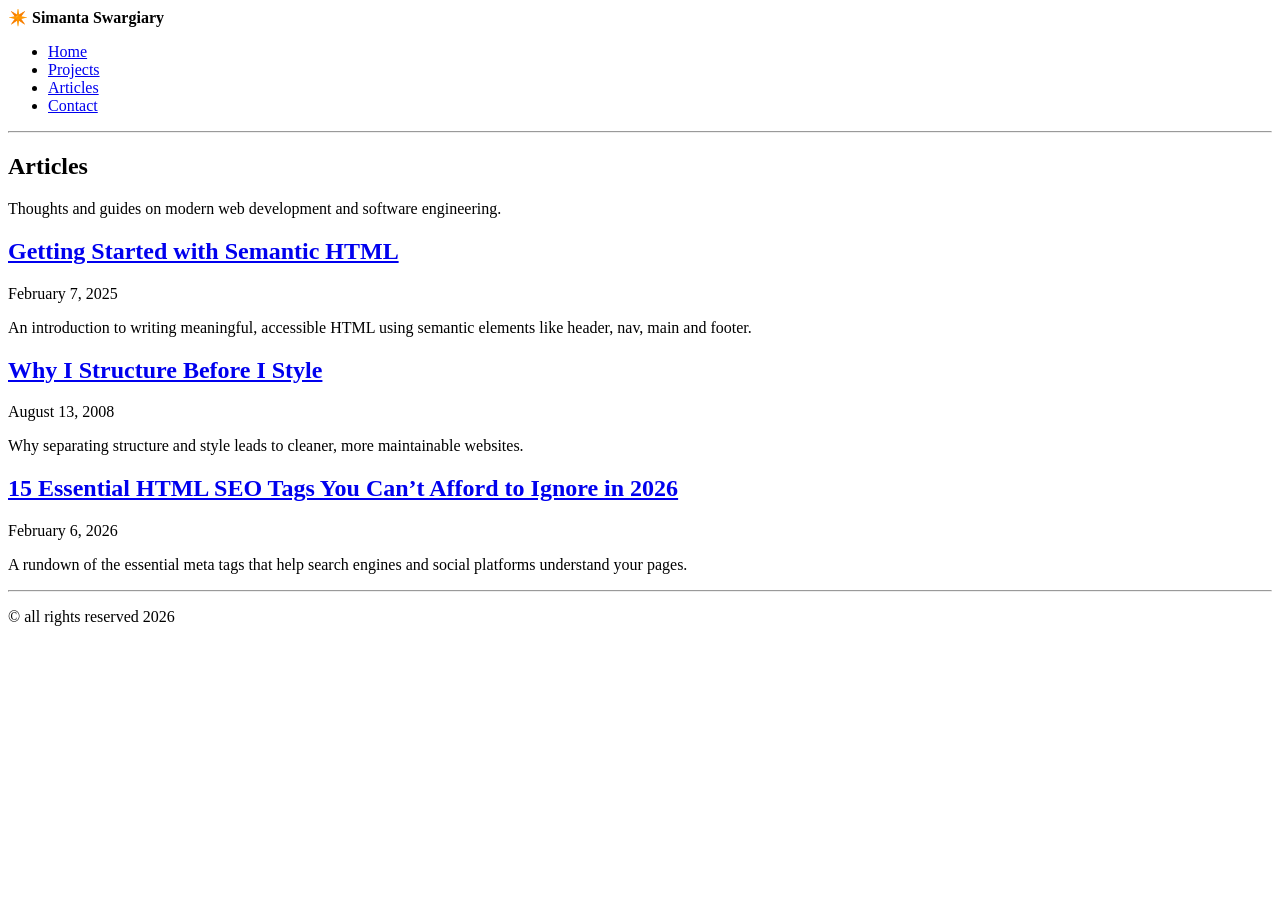
==== articles.html @ 1599a9fe "add basic portfolio website pages     - Added index.html (Home)     - Added projects.html (Projects)" ====
<!DOCTYPE html>
<html lang="en">
<head>
    <meta charset="UTF-8">
    <meta name="viewport" content="width=device-width, initial-scale=1.0">
    <meta name="description" content="Read my thoughts, tutorials, and insights on frontend web development.">
    <meta name="keywords" content="Articles, Web Development Blog, HTML Tutorials, Frontend Articles">
    <meta name="author" content="Simanta Swargiary">
    <title>Articles | Frontend Developer Portfolio</title>
    <meta property="og:title" content="Simanta | Frontend Developer Portfolio">
    <meta property="og:type" content="website">
    <meta property="og:url" content="https://github.com/naprikot">
    <meta property="og:image" content="https://github.com/naprikot.png">
    <meta property="og:description" content="Frontend developer portfolio showcasing projects, work experience and education">
</head>
<body>

    <header>
        <div class="logo">
            <span aria-hidden="true">✴️</span>
            <span><strong>Simanta Swargiary</strong></span>
        </div>

        <nav aria-label="Main Navigation">
            <ul>
                <li><a href="index.html">Home</a></li>
                <li><a href="projects.html">Projects</a></li>
                <li><a href="articles.html">Articles</a></li>
                <li><a href="contact.html">Contact</a></li>
            </ul>
        </nav>
    </header>

    <hr>

    <main>
        <section>
            <h1>Articles</h1>
            <p>Thoughts and guides on modern web development and software engineering.</p>
        </section>

        <section>
            <article>
                <header>
                    <h2><a href="https://www.semrush.com/blog/semantic-html5-guide/" target="_blank" rel="noopener noreferrer">Getting Started with Semantic HTML</a></h2>
                    <p><time datetime="2025-02-7">February 7, 2025</time></p>
                </header>
                <p>An introduction to writing meaningful, accessible HTML using semantic elements like header, nav, main and footer.</p>
            </article>

            <article>
                <header>
                    <h2><a href="https://www.webmasterworld.com/css/3721842.htm" target="_blank" rel="noopener noreferrer">Why I Structure Before I Style</a></h2>
                    <p><time datetime="2008-08-13">August 13, 2008</time></p>
                </header>
                <p>Why separating structure and style leads to cleaner, more maintainable websites.</p>
            </article>

            <article>
                <header>
                    <h2><a href="https://www.link-assistant.com/news/html-tags-for-seo.html" target="_blank" rel="noopener noreferrer">15 Essential HTML SEO Tags You Can’t Afford to Ignore in 2026</a></h2>
                    <p><time datetime="2026-02-6">February 6, 2026</time></p>
                </header>
                <p>A rundown of the essential meta tags that help search engines and social platforms understand your pages.</p>
            </article>
        </section>
    </main>

    <hr>

    <footer>
        <p>&copy; all rights reserved 2026</p>
    </footer>

</body>
</html>
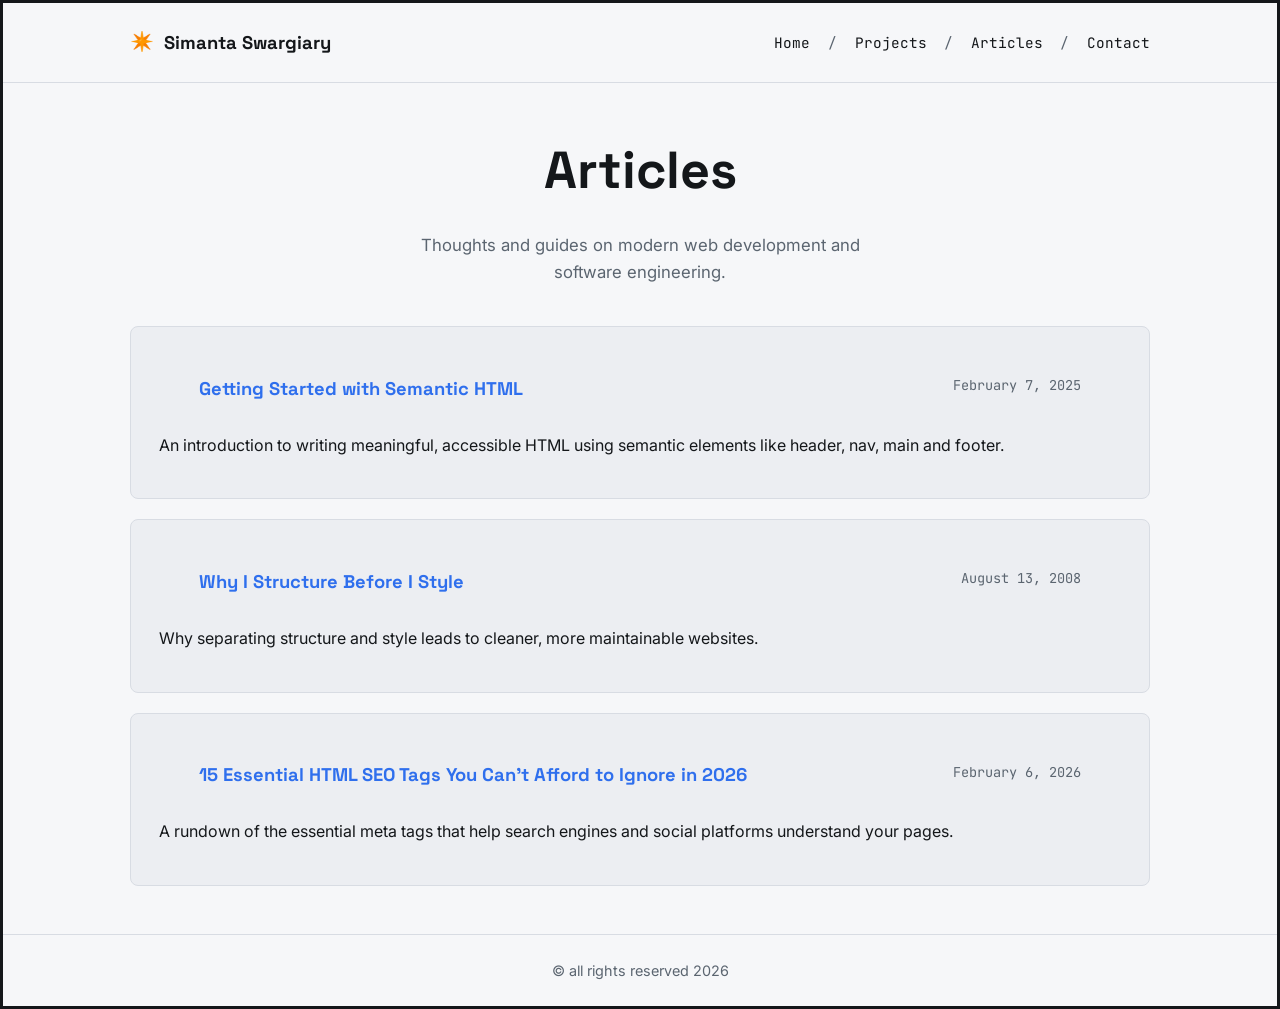
==== commit 08c2bd98: "feat: add responsive CSS styling to portfolio site - Add style.css with design tokens (color, type, " ====
--- a/articles.html
+++ b/articles.html
@@ -12,8 +12,14 @@
     <meta property="og:url" content="https://github.com/naprikot">
     <meta property="og:image" content="https://github.com/naprikot.png">
     <meta property="og:description" content="Frontend developer portfolio showcasing projects, work experience and education">
+    <link rel="preconnect" href="https://fonts.googleapis.com">
+    <link rel="preconnect" href="https://fonts.gstatic.com" crossorigin>
+    <link href="https://fonts.googleapis.com/css2?family=Space+Grotesk:wght@500;600;700&family=Inter:wght@400;500;600&family=JetBrains+Mono:wght@400;500&display=swap" rel="stylesheet">
+    <link rel="stylesheet" href="style.css">
 </head>
+
 <body>
+<div class="site-wrapper">
 
     <header>
         <div class="logo">
@@ -34,32 +40,32 @@
     <hr>
 
     <main>
-        <section>
+        <section class="hero">
             <h1>Articles</h1>
             <p>Thoughts and guides on modern web development and software engineering.</p>
         </section>
 
-        <section>
-            <article>
+        <section class="card-list">
+            <article class="article-card">
                 <header>
                     <h2><a href="https://www.semrush.com/blog/semantic-html5-guide/" target="_blank" rel="noopener noreferrer">Getting Started with Semantic HTML</a></h2>
-                    <p><time datetime="2025-02-7">February 7, 2025</time></p>
+                    <p class="meta"><time datetime="2025-02-7">February 7, 2025</time></p>
                 </header>
                 <p>An introduction to writing meaningful, accessible HTML using semantic elements like header, nav, main and footer.</p>
             </article>
 
-            <article>
+            <article class="article-card">
                 <header>
                     <h2><a href="https://www.webmasterworld.com/css/3721842.htm" target="_blank" rel="noopener noreferrer">Why I Structure Before I Style</a></h2>
-                    <p><time datetime="2008-08-13">August 13, 2008</time></p>
+                    <p class="meta"><time datetime="2008-08-13">August 13, 2008</time></p>
                 </header>
                 <p>Why separating structure and style leads to cleaner, more maintainable websites.</p>
             </article>
 
-            <article>
+            <article class="article-card">
                 <header>
                     <h2><a href="https://www.link-assistant.com/news/html-tags-for-seo.html" target="_blank" rel="noopener noreferrer">15 Essential HTML SEO Tags You Can’t Afford to Ignore in 2026</a></h2>
-                    <p><time datetime="2026-02-6">February 6, 2026</time></p>
+                    <p class="meta"><time datetime="2026-02-6">February 6, 2026</time></p>
                 </header>
                 <p>A rundown of the essential meta tags that help search engines and social platforms understand your pages.</p>
             </article>
@@ -72,5 +78,6 @@
         <p>&copy; all rights reserved 2026</p>
     </footer>
 
+</div>
 </body>
 </html>
--- a/style.css
+++ b/style.css
@@ -0,0 +1,499 @@
+/* ==========================================================================
+   Simanta Swargiary — Portfolio Stylesheet
+   Design tokens, base styles, layout (Flexbox), typography, forms.
+   ========================================================================== */
+
+/* ---- Design tokens ------------------------------------------------------ */
+:root {
+  /* Color */
+  --color-bg: #F6F7F9;
+  --color-surface: #ECEEF2;
+  --color-surface-strong: #E1E5EC;
+  --color-text: #14171A;
+  --color-text-muted: #5B6570;
+  --color-accent: #2F6FED;
+  --color-accent-dark: #1E4FB8;
+  --color-border: #D8DCE3;
+  --color-frame: #14171A;
+  --color-accent-soft: rgba(47, 111, 237, 0.18);
+
+  /* Type */
+  --font-display: "Space Grotesk", "Segoe UI", sans-serif;
+  --font-body: "Inter", system-ui, -apple-system, sans-serif;
+  --font-mono: "JetBrains Mono", "Courier New", monospace;
+
+  /* Layout */
+  --max-width: 1100px;
+  --radius-sm: 8px;
+  --radius-lg: 22px;
+  --gap: 1.5rem;
+  --frame-width: 3px;
+}
+
+@media (prefers-color-scheme: dark) {
+  :root {
+    --color-bg: #14171B;
+    --color-surface: #1D2126;
+    --color-surface-strong: #262B32;
+    --color-text: #E9EBEE;
+    --color-text-muted: #9CA5B1;
+    --color-accent: #6C9BFF;
+    --color-accent-dark: #9DBBFF;
+    --color-border: #2E333B;
+    --color-frame: #3A4048;
+    --color-accent-soft: rgba(108, 155, 255, 0.25);
+  }
+}
+
+/* ---- Reset --------------------------------------------------------------- */
+*,
+*::before,
+*::after {
+  box-sizing: border-box;
+}
+
+html {
+  -webkit-text-size-adjust: 100%;
+}
+
+body {
+  margin: 0;
+  min-height: 100vh;
+  background: var(--color-bg);
+  color: var(--color-text);
+  font-family: var(--font-body);
+  font-size: 16px;
+  line-height: 1.6;
+  border: var(--frame-width) solid var(--color-frame);
+}
+
+/* Frame + centered content column */
+.site-wrapper {
+  display: flex;
+  flex-direction: column;
+  min-height: calc(100vh - (var(--frame-width) * 2));
+}
+
+/* img { */
+  /* max-width: 100%; */
+  /* display: block; */
+/* } */
+
+ul {
+  padding: 0;
+  margin: 0;
+  list-style: none;
+}
+
+a {
+  color: var(--color-accent);
+  text-decoration: none;
+}
+
+a:hover,
+a:focus-visible {
+  color: var(--color-accent-dark);
+  text-decoration: underline;
+}
+
+a:focus-visible,
+button:focus-visible,
+input:focus-visible,
+textarea:focus-visible {
+  outline: 2px solid var(--color-accent);
+  outline-offset: 2px;
+}
+
+h1, h2, h3 {
+  font-family: var(--font-display);
+  line-height: 1.2;
+  margin: 0 0 0.6em;
+}
+
+p {
+  margin: 0 0 1em;
+}
+
+hr {
+  border: 0;
+  border-top: 1px solid var(--color-border);
+  margin: 0;
+}
+
+/* ---- Header / Nav --------------------------------------------------------- */
+header {
+  display: flex;
+  align-items: center;
+  justify-content: space-between;
+  flex-wrap: wrap;
+  gap: 1rem;
+  max-width: var(--max-width);
+  width: 100%;
+  margin: 0 auto;
+  padding: 1.5rem clamp(1rem, 4vw, 2.5rem);
+}
+
+.logo {
+  display: flex;
+  align-items: center;
+  gap: 0.6rem;
+  font-family: var(--font-display);
+  font-size: 1.15rem;
+  font-weight: 600;
+}
+
+.logo span[aria-hidden] {
+  font-size: 1.2rem;
+}
+
+nav ul {
+  display: flex;
+  flex-wrap: wrap;
+  gap: 0.5rem 1.1rem;
+  font-family: var(--font-mono);
+  font-size: 0.9rem;
+}
+
+nav li {
+  position: relative;
+}
+
+nav li:not(:last-child)::after {
+  content: "/";
+  color: var(--color-text-muted);
+  margin-left: 1.1rem;
+}
+
+nav a {
+  color: var(--color-text);
+}
+
+nav a:hover,
+nav a:focus-visible {
+  color: var(--color-accent);
+  text-decoration: none;
+}
+
+/* ---- Main / shared page sections ----------------------------------------- */
+main {
+  max-width: var(--max-width);
+  width: 100%;
+  margin: 0 auto;
+  padding: 0 clamp(1rem, 4vw, 2.5rem);
+  flex: 1;
+}
+
+.hero {
+  text-align: center;
+  padding: clamp(2rem, 6vw, 3.5rem) 0 clamp(1.5rem, 4vw, 2.5rem);
+}
+
+.hero h1 {
+  font-size: clamp(2rem, 5vw, 3.25rem);
+  font-weight: 700;
+}
+
+.hero p {
+  color: var(--color-text-muted);
+  font-size: 1.05rem;
+  max-width: 40ch;
+  margin: 0 auto;
+}
+
+.section-title {
+  font-size: 1.25rem;
+  font-weight: 600;
+  padding-bottom: 0.75rem;
+  margin-bottom: 1.25rem;
+  border-bottom: 1px solid var(--color-border);
+}
+
+/* ---- Homepage content grid (Flexbox) -------------------------------------- */
+.content-grid {
+  display: flex;
+  flex-wrap: wrap;
+  gap: 0;
+  border-top: 2px solid var(--color-text);
+  border-bottom: 1px solid var(--color-border);
+  padding: 2rem 0;
+  margin-bottom: 2.5rem;
+}
+
+.column {
+  flex: 1 1 0;
+  min-width: 240px;
+  padding: 0 1.75rem;
+}
+
+.column:not(:last-child) {
+  border-right: 1px solid var(--color-border);
+}
+
+.column:first-child {
+  padding-left: 0;
+}
+
+.column:last-child {
+  padding-right: 0;
+}
+
+.project-list li {
+  background: var(--color-surface);
+  border: 1px solid var(--color-border);
+  border-radius: var(--radius-sm);
+  margin-bottom: 0.6rem;
+}
+
+.project-list a {
+  display: block;
+  padding: 0.7rem 1rem;
+  color: var(--color-text);
+  font-weight: 500;
+}
+
+.project-list a:hover,
+.project-list a:focus-visible {
+  color: var(--color-accent);
+  text-decoration: none;
+}
+
+.experience-card {
+  background: var(--color-surface);
+  border: 1px solid var(--color-border);
+  border-radius: var(--radius-sm);
+  padding: 1.1rem 1.25rem;
+  margin-bottom: 1rem;
+}
+
+.experience-card:last-child {
+  margin-bottom: 0;
+}
+
+.experience-card h3 {
+  font-family: var(--font-mono);
+  font-size: 1rem;
+  font-weight: 500;
+  margin-bottom: 0.4rem;
+}
+
+.column-education ul {
+  padding-left: 1.1rem;
+  list-style: disc;
+}
+
+.column-education li {
+  margin-bottom: 0.35rem;
+}
+
+.column-education h3 {
+  font-size: 1rem;
+  margin-top: 1.2rem;
+}
+
+/* ---- Reviews --------------------------------------------------------------- */
+.reviews {
+  margin-bottom: 3rem;
+}
+
+.review-list {
+  display: flex;
+  flex-wrap: wrap;
+  gap: 1.25rem;
+}
+
+.review-card {
+  flex: 1 1 260px;
+  margin: 0;
+  background: var(--color-bg);
+  border: 1px solid var(--color-text);
+  border-radius: var(--radius-lg);
+  border-bottom-left-radius: var(--radius-sm);
+  padding: 1.25rem 1.4rem;
+}
+
+.review-card p {
+  margin-bottom: 1rem;
+}
+
+.review-card footer {
+  font-size: 0.9rem;
+  color: var(--color-text-muted);
+}
+
+.review-card cite {
+  font-style: normal;
+  color: var(--color-text);
+  font-weight: 600;
+}
+
+/* ---- Card list (Projects & Articles pages) --------------------------------- */
+.card-list {
+  display: flex;
+  flex-direction: column;
+  gap: 1.25rem;
+  padding-bottom: 3rem;
+}
+
+.project-card,
+.article-card {
+  background: var(--color-surface);
+  border: 1px solid var(--color-border);
+  border-radius: var(--radius-sm);
+  padding: 1.5rem 1.75rem;
+}
+
+.project-card h2,
+.article-card h2 {
+  font-size: 1.15rem;
+  margin-bottom: 0.4rem;
+}
+
+.card-links {
+  margin: 0.75rem 0 0;
+  font-family: var(--font-mono);
+  font-size: 0.9rem;
+}
+
+.article-card .meta {
+  color: var(--color-text-muted);
+  font-family: var(--font-mono);
+  font-size: 0.85rem;
+  margin: 0 0 0.75rem;
+}
+
+/* ---- Contact form ------------------------------------------------------- */
+.contact-section {
+  padding-bottom: 3rem;
+}
+
+.contact-form {
+  max-width: 560px;
+  display: flex;
+  flex-direction: column;
+  gap: 1.25rem;
+}
+
+.form-group {
+  display: flex;
+  flex-direction: column;
+  gap: 0.4rem;
+}
+
+.form-group label {
+  font-family: var(--font-mono);
+  font-size: 0.85rem;
+  color: var(--color-text-muted);
+}
+
+.form-group input,
+.form-group textarea {
+  width: 100%;
+  font-family: var(--font-body);
+  font-size: 1rem;
+  color: var(--color-text);
+  background: var(--color-surface);
+  border: 1px solid var(--color-border);
+  border-radius: var(--radius-sm);
+  padding: 0.75rem 0.9rem;
+  transition: border-color 0.15s ease, box-shadow 0.15s ease;
+}
+
+.form-group input:focus,
+.form-group textarea:focus {
+  border-color: var(--color-accent);
+  box-shadow: 0 0 0 3px var(--color-accent-soft);
+  outline: none;
+}
+
+.form-actions {
+  margin-top: 0.25rem;
+}
+
+.btn {
+  font-family: var(--font-mono);
+  font-size: 0.95rem;
+  font-weight: 500;
+  color: #fff;
+  background: var(--color-accent);
+  border: none;
+  border-radius: var(--radius-sm);
+  padding: 0.8rem 1.6rem;
+  cursor: pointer;
+  transition: background 0.15s ease, transform 0.1s ease;
+}
+
+.btn:hover,
+.btn:focus-visible {
+  background: var(--color-accent-dark);
+}
+
+.btn:active {
+  transform: translateY(1px);
+}
+
+/* ---- Footer --------------------------------------------------------------- */
+footer {
+  max-width: var(--max-width);
+  width: 100%;
+  margin: 0 auto;
+  padding: 1.5rem clamp(1rem, 4vw, 2.5rem);
+  text-align: center;
+  color: var(--color-text-muted);
+  font-size: 0.9rem;
+}
+
+footer p {
+  margin: 0;
+}
+
+/* ==========================================================================
+   Responsive breakpoints
+   ========================================================================== */
+
+/* Tablet: stack the three homepage columns into a single column */
+@media (max-width: 860px) {
+  .content-grid {
+    flex-direction: column;
+    border-top: none;
+  }
+
+  .column {
+    padding: 1.5rem 0;
+    border-right: none !important;
+    border-bottom: 1px solid var(--color-border);
+  }
+
+  .column:first-child {
+    padding-top: 0;
+  }
+
+  .column:last-child {
+    border-bottom: none;
+    padding-bottom: 0;
+  }
+}
+
+/* Mobile: center header, stack nav, tighten spacing */
+@media (max-width: 600px) {
+  header {
+    flex-direction: column;
+    text-align: center;
+    padding: 1.25rem 1.25rem;
+  }
+
+  nav ul {
+    justify-content: center;
+  }
+
+  .hero {
+    padding: 2rem 0 1.5rem;
+  }
+
+  .review-list {
+    flex-direction: column;
+  }
+
+  .review-card {
+    flex: 1 1 auto;
+  }
+}
